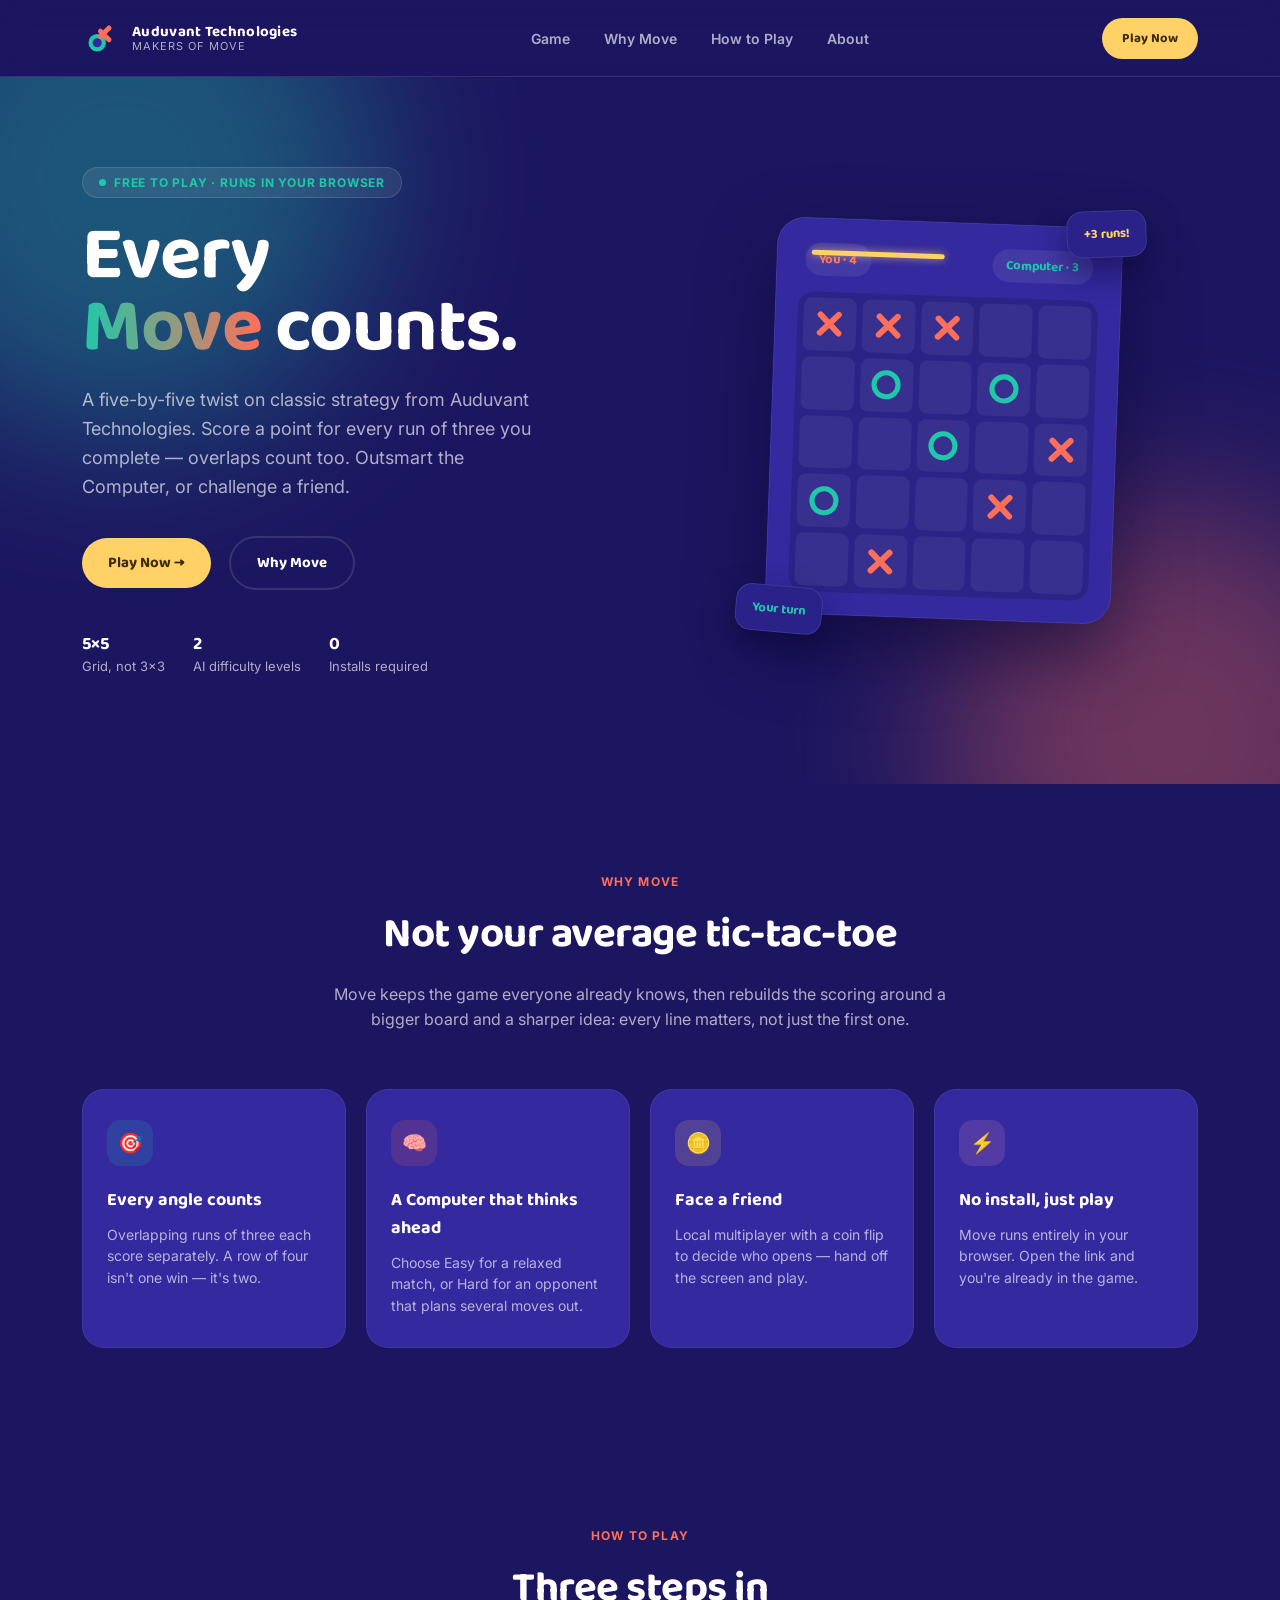
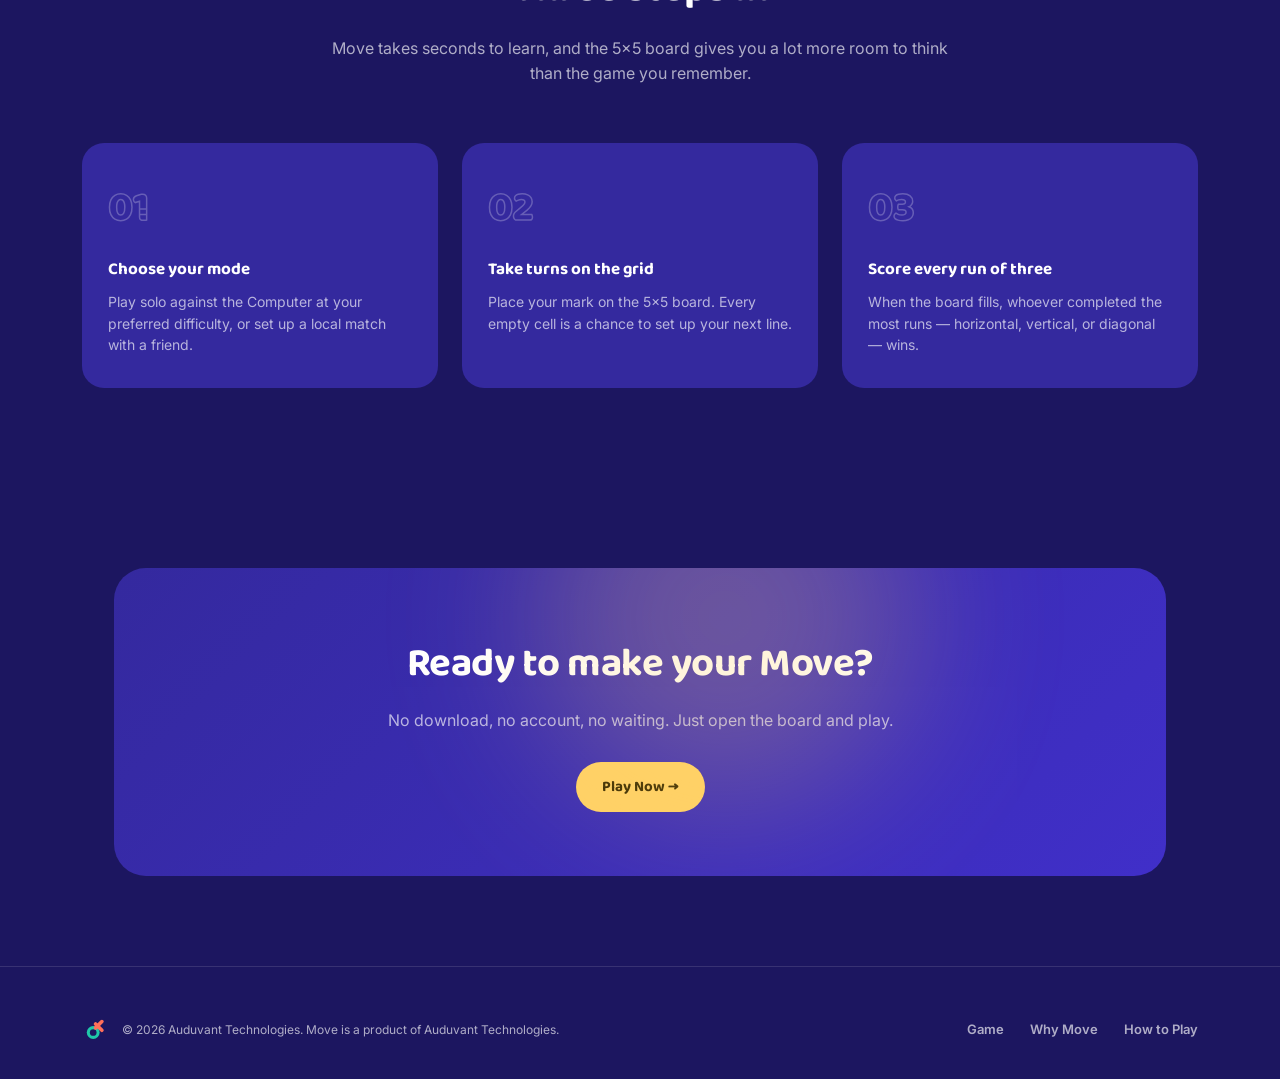
==== move-landing-page.html @ 3c2b5570 "Create move-landing-page.html" ====
<!DOCTYPE html>
<html lang="en">
<head>
<meta charset="UTF-8">
<meta name="viewport" content="width=device-width, initial-scale=1.0">
<title>Move — by Auduvant Technologies</title>
<link rel="preconnect" href="https://fonts.googleapis.com">
<link href="https://fonts.googleapis.com/css2?family=Baloo+2:wght@500;600;700;800&family=Inter:wght@400;500;600;700;800&display=swap" rel="stylesheet">
<style>
  :root{
    --bg-deep: #211A7A;
    --bg-page: #1C1660;
    --bg-mid: #4E40D6;
    --bg-card: #34299E;
    --bg-card-2: #2A2189;
    --teal: #1FC8A9;
    --coral: #FF6F59;
    --yellow: #FFD166;
    --pink: #FF9EC4;
    --white: #FFFFFF;
    --muted: rgba(255,255,255,0.65);
    --faint: rgba(255,255,255,0.12);
  }
  *{ box-sizing: border-box; margin: 0; padding: 0; }
  html{ scroll-behavior: smooth; }
  body{
    background: var(--bg-page);
    color: var(--white);
    font-family: 'Inter', -apple-system, sans-serif;
    overflow-x: hidden;
  }
  .display{ font-family: 'Baloo 2', sans-serif; font-weight: 700; }

  a{ color: inherit; text-decoration: none; }
  .wrap{ max-width: 1180px; margin: 0 auto; padding: 0 32px; }

  /* ---------- background glow blobs ---------- */
  .glow{
    position: absolute;
    border-radius: 50%;
    filter: blur(80px);
    opacity: 0.35;
    pointer-events: none;
    z-index: 0;
  }

  /* ---------- nav ---------- */
  header{
    position: sticky;
    top: 0;
    z-index: 50;
    backdrop-filter: blur(14px);
    background: rgba(28, 22, 96, 0.75);
    border-bottom: 1px solid var(--faint);
  }
  nav.wrap{
    display: flex;
    align-items: center;
    justify-content: space-between;
    height: 76px;
  }
  .brand{
    display: flex;
    align-items: center;
    gap: 12px;
  }
  .brand-mark{ width: 38px; height: 38px; }
  .brand-text{ display: flex; flex-direction: column; line-height: 1.1; }
  .brand-text .company{
    font-family: 'Baloo 2', sans-serif;
    font-weight: 700;
    font-size: 15px;
    letter-spacing: 0.3px;
  }
  .brand-text .sub{
    font-size: 11px;
    color: var(--muted);
    letter-spacing: 1px;
    text-transform: uppercase;
  }
  .nav-links{
    display: flex;
    align-items: center;
    gap: 34px;
  }
  .nav-links a{
    font-size: 14px;
    font-weight: 600;
    color: var(--muted);
    transition: color 0.15s ease;
  }
  .nav-links a:hover{ color: var(--white); }

  .btn{
    display: inline-flex;
    align-items: center;
    gap: 8px;
    font-family: 'Baloo 2', sans-serif;
    font-weight: 700;
    font-size: 15px;
    padding: 13px 26px;
    border-radius: 999px;
    border: none;
    cursor: pointer;
    transition: transform 0.15s ease, filter 0.15s ease;
  }
  .btn:hover{ transform: translateY(-2px); filter: brightness(1.06); }
  .btn.primary{ background: var(--yellow); color: #3a2b00; }
  .btn.ghost{
    background: transparent;
    border: 2px solid var(--faint);
    color: var(--white);
  }
  .btn.small{ padding: 10px 20px; font-size: 13px; }

  /* ---------- hero ---------- */
  .hero{
    position: relative;
    padding: 90px 0 110px;
    overflow: hidden;
  }
  .hero .wrap{
    position: relative;
    z-index: 2;
    display: grid;
    grid-template-columns: 1.05fr 0.95fr;
    gap: 48px;
    align-items: center;
  }
  .eyebrow{
    display: inline-flex;
    align-items: center;
    gap: 8px;
    background: rgba(255,255,255,0.08);
    border: 1px solid var(--faint);
    padding: 7px 16px;
    border-radius: 999px;
    font-size: 12px;
    font-weight: 700;
    letter-spacing: 0.8px;
    text-transform: uppercase;
    color: var(--teal);
    margin-bottom: 22px;
  }
  .eyebrow .dot{
    width: 7px; height: 7px; border-radius: 50%;
    background: var(--teal);
  }
  h1.hero-title{
    font-size: 76px;
    line-height: 0.95;
    letter-spacing: -1.5px;
    margin-bottom: 22px;
  }
  h1.hero-title .accent{
    background: linear-gradient(90deg, var(--teal), var(--coral));
    -webkit-background-clip: text;
    background-clip: text;
    color: transparent;
  }
  .hero-sub{
    font-size: 18px;
    line-height: 1.6;
    color: var(--muted);
    max-width: 460px;
    margin-bottom: 34px;
  }
  .hero-ctas{
    display: flex;
    align-items: center;
    gap: 18px;
    margin-bottom: 40px;
  }
  .hero-meta{
    display: flex;
    gap: 28px;
    color: var(--muted);
    font-size: 13px;
  }
  .hero-meta strong{ color: var(--white); display: block; font-size: 18px; font-family: 'Baloo 2', sans-serif; }

  /* ---------- hero board mockup ---------- */
  .mockup-wrap{
    position: relative;
    display: flex;
    justify-content: center;
    align-items: center;
  }
  .mockup-card{
    position: relative;
    background: var(--bg-card);
    border-radius: 28px;
    padding: 22px;
    box-shadow: 0 30px 70px rgba(10, 6, 50, 0.55);
    transform: rotate(2deg);
    border: 1px solid rgba(255,255,255,0.08);
  }
  .mockup-header{
    display: flex;
    justify-content: space-between;
    align-items: center;
    padding: 2px 6px 16px;
  }
  .mockup-header .pill-score{
    font-family: 'Baloo 2', sans-serif;
    font-weight: 700;
    font-size: 13px;
    background: rgba(255,255,255,0.08);
    padding: 6px 14px;
    border-radius: 999px;
  }
  .mockup-header .pill-score.x{ color: var(--coral); }
  .mockup-header .pill-score.o{ color: var(--teal); }
  .mini-board{
    display: grid;
    grid-template-columns: repeat(5, 1fr);
    grid-template-rows: repeat(5, 1fr);
    gap: 6px;
    width: 300px;
    height: 300px;
    background: rgba(0,0,0,0.15);
    padding: 6px;
    border-radius: 16px;
  }
  .mini-cell{
    background: rgba(255,255,255,0.06);
    border-radius: 8px;
    position: relative;
    display: flex;
    align-items: center;
    justify-content: center;
  }
  .mini-x, .mini-o{ width: 60%; height: 60%; position: relative; }
  .mini-x .bar{
    position: absolute; top: 50%; left: 50%;
    width: 100%; height: 20%;
    background: var(--coral);
    border-radius: 999px;
  }
  .mini-x .bar.b1{ transform: translate(-50%,-50%) rotate(45deg); }
  .mini-x .bar.b2{ transform: translate(-50%,-50%) rotate(-45deg); }
  .mini-o svg{ width: 100%; height: 100%; }
  .mini-strike{
    position: absolute;
    height: 5px;
    background: var(--yellow);
    border-radius: 999px;
    box-shadow: 0 0 8px rgba(255,209,102,0.7);
  }
  .float-chip{
    position: absolute;
    background: var(--bg-card-2);
    border: 1px solid rgba(255,255,255,0.1);
    border-radius: 16px;
    padding: 12px 16px;
    display: flex;
    align-items: center;
    gap: 10px;
    font-size: 13px;
    font-weight: 700;
    font-family: 'Baloo 2', sans-serif;
    box-shadow: 0 14px 30px rgba(10,6,50,0.5);
  }
  .float-chip.top{ top: -18px; right: -24px; color: var(--yellow); transform: rotate(-4deg); }
  .float-chip.bottom{ bottom: -20px; left: -30px; color: var(--teal); transform: rotate(3deg); }

  /* ---------- sections shared ---------- */
  section{ position: relative; padding: 90px 0; }
  .section-head{ text-align: center; max-width: 620px; margin: 0 auto 56px; }
  .section-eyebrow{
    font-size: 12px;
    font-weight: 700;
    letter-spacing: 1.2px;
    text-transform: uppercase;
    color: var(--coral);
    margin-bottom: 12px;
  }
  h2.section-title{
    font-size: 42px;
    letter-spacing: -0.5px;
    margin-bottom: 14px;
  }
  .section-sub{
    color: var(--muted);
    font-size: 16px;
    line-height: 1.6;
  }

  /* ---------- features ---------- */
  .features-grid{
    display: grid;
    grid-template-columns: repeat(4, 1fr);
    gap: 20px;
  }
  .feature-card{
    background: var(--bg-card);
    border: 1px solid rgba(255,255,255,0.06);
    border-radius: 22px;
    padding: 30px 24px;
    transition: transform 0.2s ease, background 0.2s ease;
  }
  .feature-card:hover{ transform: translateY(-4px); background: var(--bg-card-2); }
  .feature-icon{
    width: 46px; height: 46px;
    border-radius: 14px;
    display: flex; align-items: center; justify-content: center;
    margin-bottom: 20px;
    font-size: 20px;
  }
  .feature-card h3{
    font-family: 'Baloo 2', sans-serif;
    font-size: 18px;
    margin-bottom: 10px;
  }
  .feature-card p{
    color: var(--muted);
    font-size: 14px;
    line-height: 1.55;
  }

  /* ---------- how it works ---------- */
  .steps{
    display: grid;
    grid-template-columns: repeat(3, 1fr);
    gap: 24px;
  }
  .step{
    background: var(--bg-card);
    border-radius: 22px;
    padding: 32px 26px;
    position: relative;
  }
  .step-num{
    font-family: 'Baloo 2', sans-serif;
    font-weight: 800;
    font-size: 42px;
    color: transparent;
    -webkit-text-stroke: 1.5px rgba(255,255,255,0.25);
    margin-bottom: 14px;
  }
  .step h3{
    font-family: 'Baloo 2', sans-serif;
    font-size: 17px;
    margin-bottom: 8px;
  }
  .step p{ color: var(--muted); font-size: 14px; line-height: 1.55; }

  /* ---------- CTA banner ---------- */
  .cta-banner{
    background: linear-gradient(135deg, var(--bg-card) 0%, #402fc9 100%);
    border-radius: 32px;
    padding: 64px 48px;
    text-align: center;
    position: relative;
    overflow: hidden;
    margin: 0 32px;
  }
  .cta-banner h2{
    font-size: 40px;
    margin-bottom: 14px;
    letter-spacing: -0.5px;
  }
  .cta-banner p{
    color: var(--muted);
    font-size: 16px;
    margin-bottom: 32px;
  }

  /* ---------- footer ---------- */
  footer{
    border-top: 1px solid var(--faint);
    padding: 48px 0 36px;
  }
  footer .wrap{
    display: flex;
    justify-content: space-between;
    align-items: center;
    flex-wrap: wrap;
    gap: 20px;
  }
  .footer-links{
    display: flex;
    gap: 26px;
  }
  .footer-links a{
    font-size: 13px;
    color: var(--muted);
    font-weight: 600;
  }
  .footer-links a:hover{ color: var(--white); }
  .footer-copy{
    font-size: 12px;
    color: var(--muted);
  }

  @media (max-width: 900px){
    .nav-links{ display: none; }
    .hero .wrap{ grid-template-columns: 1fr; }
    h1.hero-title{ font-size: 52px; }
    .mockup-wrap{ margin-top: 20px; }
    .features-grid{ grid-template-columns: repeat(2, 1fr); }
    .steps{ grid-template-columns: 1fr; }
    .cta-banner{ margin: 0 16px; padding: 48px 24px; }
  }
  @media (max-width: 560px){
    .features-grid{ grid-template-columns: 1fr; }
    .mini-board{ width: 260px; height: 260px; }
    h1.hero-title{ font-size: 40px; }
    .hero-meta{ flex-wrap: wrap; }
  }
</style>
</head>
<body>

<header>
  <nav class="wrap">
    <div class="brand">
      <svg class="brand-mark" viewBox="0 0 200 200" xmlns="http://www.w3.org/2000/svg">
        <circle cx="80" cy="125" r="46" fill="#1FC8A9"/>
        <circle cx="80" cy="125" r="24" fill="#34299E"/>
        <g transform="rotate(45 128 78)"><rect x="103" y="33" width="26" height="90" rx="13" fill="#FF6F59"/></g>
        <g transform="rotate(-45 128 78)"><rect x="103" y="33" width="26" height="90" rx="13" fill="#FF6F59"/></g>
      </svg>
      <div class="brand-text">
        <span class="company">Auduvant Technologies</span>
        <span class="sub">Makers of Move</span>
      </div>
    </div>
    <div class="nav-links">
      <a href="#game">Game</a>
      <a href="#why">Why Move</a>
      <a href="#how">How to Play</a>
      <a href="#about">About</a>
    </div>
    <a href="Game_Demo.html" target="_blank" class="btn primary small">Play Now</a>
  </nav>
</header>

<section class="hero" id="game">
  <div class="glow" style="width:520px;height:520px;background:#1FC8A9;top:-160px;left:-140px;"></div>
  <div class="glow" style="width:460px;height:460px;background:#FF6F59;bottom:-180px;right:-120px;"></div>
  <div class="wrap">
    <div>
      <div class="eyebrow"><span class="dot"></span>Free to play &middot; Runs in your browser</div>
      <h1 class="hero-title display">Every<br><span class="accent">Move</span> counts.</h1>
      <p class="hero-sub">A five-by-five twist on classic strategy from Auduvant Technologies. Score a point for every run of three you complete — overlaps count too. Outsmart the Computer, or challenge a friend.</p>
      <div class="hero-ctas">
        <a href="Game_Demo.html" target="_blank" class="btn primary">Play Now &rarr;</a>
        <a href="#why" class="btn ghost">Why Move</a>
      </div>
      <div class="hero-meta">
        <div><strong>5&times;5</strong>Grid, not 3&times;3</div>
        <div><strong>2</strong>AI difficulty levels</div>
        <div><strong>0</strong>Installs required</div>
      </div>
    </div>

    <div class="mockup-wrap">
      <div class="mockup-card">
        <div class="float-chip top">+3 runs!</div>
        <div class="mockup-header">
          <span class="pill-score x">You · 4</span>
          <span class="pill-score o">Computer · 3</span>
        </div>
        <div class="mini-board" id="miniBoard"></div>
        <div class="float-chip bottom">Your turn</div>
      </div>
    </div>
  </div>
</section>

<section id="why">
  <div class="wrap">
    <div class="section-head">
      <div class="section-eyebrow">Why Move</div>
      <h2 class="section-title display">Not your average tic-tac-toe</h2>
      <p class="section-sub">Move keeps the game everyone already knows, then rebuilds the scoring around a bigger board and a sharper idea: every line matters, not just the first one.</p>
    </div>
    <div class="features-grid">
      <div class="feature-card">
        <div class="feature-icon" style="background:rgba(31,200,169,0.15);">🎯</div>
        <h3>Every angle counts</h3>
        <p>Overlapping runs of three each score separately. A row of four isn't one win — it's two.</p>
      </div>
      <div class="feature-card">
        <div class="feature-icon" style="background:rgba(255,111,89,0.15);">🧠</div>
        <h3>A Computer that thinks ahead</h3>
        <p>Choose Easy for a relaxed match, or Hard for an opponent that plans several moves out.</p>
      </div>
      <div class="feature-card">
        <div class="feature-icon" style="background:rgba(255,209,102,0.15);">🪙</div>
        <h3>Face a friend</h3>
        <p>Local multiplayer with a coin flip to decide who opens — hand off the screen and play.</p>
      </div>
      <div class="feature-card">
        <div class="feature-icon" style="background:rgba(255,158,196,0.15);">⚡</div>
        <h3>No install, just play</h3>
        <p>Move runs entirely in your browser. Open the link and you're already in the game.</p>
      </div>
    </div>
  </div>
</section>

<section id="how">
  <div class="wrap">
    <div class="section-head">
      <div class="section-eyebrow">How to Play</div>
      <h2 class="section-title display">Three steps in</h2>
      <p class="section-sub">Move takes seconds to learn, and the 5&times;5 board gives you a lot more room to think than the game you remember.</p>
    </div>
    <div class="steps">
      <div class="step">
        <div class="step-num display">01</div>
        <h3>Choose your mode</h3>
        <p>Play solo against the Computer at your preferred difficulty, or set up a local match with a friend.</p>
      </div>
      <div class="step">
        <div class="step-num display">02</div>
        <h3>Take turns on the grid</h3>
        <p>Place your mark on the 5&times;5 board. Every empty cell is a chance to set up your next line.</p>
      </div>
      <div class="step">
        <div class="step-num display">03</div>
        <h3>Score every run of three</h3>
        <p>When the board fills, whoever completed the most runs — horizontal, vertical, or diagonal — wins.</p>
      </div>
    </div>
  </div>
</section>

<section id="about">
  <div class="wrap">
    <div class="cta-banner">
      <div class="glow" style="width:380px;height:380px;background:#FFD166;top:-140px;left:40%;opacity:0.25;"></div>
      <h2 class="display">Ready to make your Move?</h2>
      <p>No download, no account, no waiting. Just open the board and play.</p>
      <a href="Game_Demo.html" target="_blank" class="btn primary">Play Now &rarr;</a>
    </div>
  </div>
</section>

<footer>
  <div class="wrap">
    <div class="brand">
      <svg class="brand-mark" viewBox="0 0 200 200" xmlns="http://www.w3.org/2000/svg" style="width:28px;height:28px;">
        <circle cx="80" cy="125" r="46" fill="#1FC8A9"/>
        <circle cx="80" cy="125" r="24" fill="#1C1660"/>
        <g transform="rotate(45 128 78)"><rect x="103" y="33" width="26" height="90" rx="13" fill="#FF6F59"/></g>
        <g transform="rotate(-45 128 78)"><rect x="103" y="33" width="26" height="90" rx="13" fill="#FF6F59"/></g>
      </svg>
      <span class="footer-copy">&copy; 2026 Auduvant Technologies. Move is a product of Auduvant Technologies.</span>
    </div>
    <div class="footer-links">
      <a href="#game">Game</a>
      <a href="#why">Why Move</a>
      <a href="#how">How to Play</a>
    </div>
  </div>
</footer>

<script>
  // build the mini board mockup: a handful of marks + one strike line, purely decorative
  const miniLayout = [
    [1,1,1,0,0],
    [0,2,0,2,0],
    [0,0,2,0,1],
    [2,0,0,1,0],
    [0,1,0,0,0]
  ];
  const boardEl = document.getElementById('miniBoard');
  for(let r=0;r<5;r++){
    for(let c=0;c<5;c++){
      const cell = document.createElement('div');
      cell.className = 'mini-cell';
      const val = miniLayout[r][c];
      if(val === 1){
        cell.innerHTML = '<div class="mini-x"><div class="bar b1"></div><div class="bar b2"></div></div>';
      } else if(val === 2){
        cell.innerHTML = '<div class="mini-o"><svg viewBox="0 0 100 100"><circle cx="50" cy="50" r="38" fill="none" stroke="#1FC8A9" stroke-width="16"/></svg></div>';
      }
      boardEl.appendChild(cell);
    }
  }
  // draw a strike line across the completed top row (0,0)-(0,2)
  requestAnimationFrame(() => {
    const rect = boardEl.getBoundingClientRect();
    const a = boardEl.children[0].getBoundingClientRect();
    const b = boardEl.children[2].getBoundingClientRect();
    const ax = a.left + a.width/2 - rect.left, ay = a.top + a.height/2 - rect.top;
    const bx = b.left + b.width/2 - rect.left;
    const length = (bx - ax) + 16;
    const line = document.createElement('div');
    line.className = 'mini-strike';
    line.style.left = (ax - 8) + 'px';
    line.style.top = ay + 'px';
    line.style.width = length + 'px';
    line.style.transform = 'translateY(-50%)';
    boardEl.appendChild(line);
  });
</script>

</body>
</html>
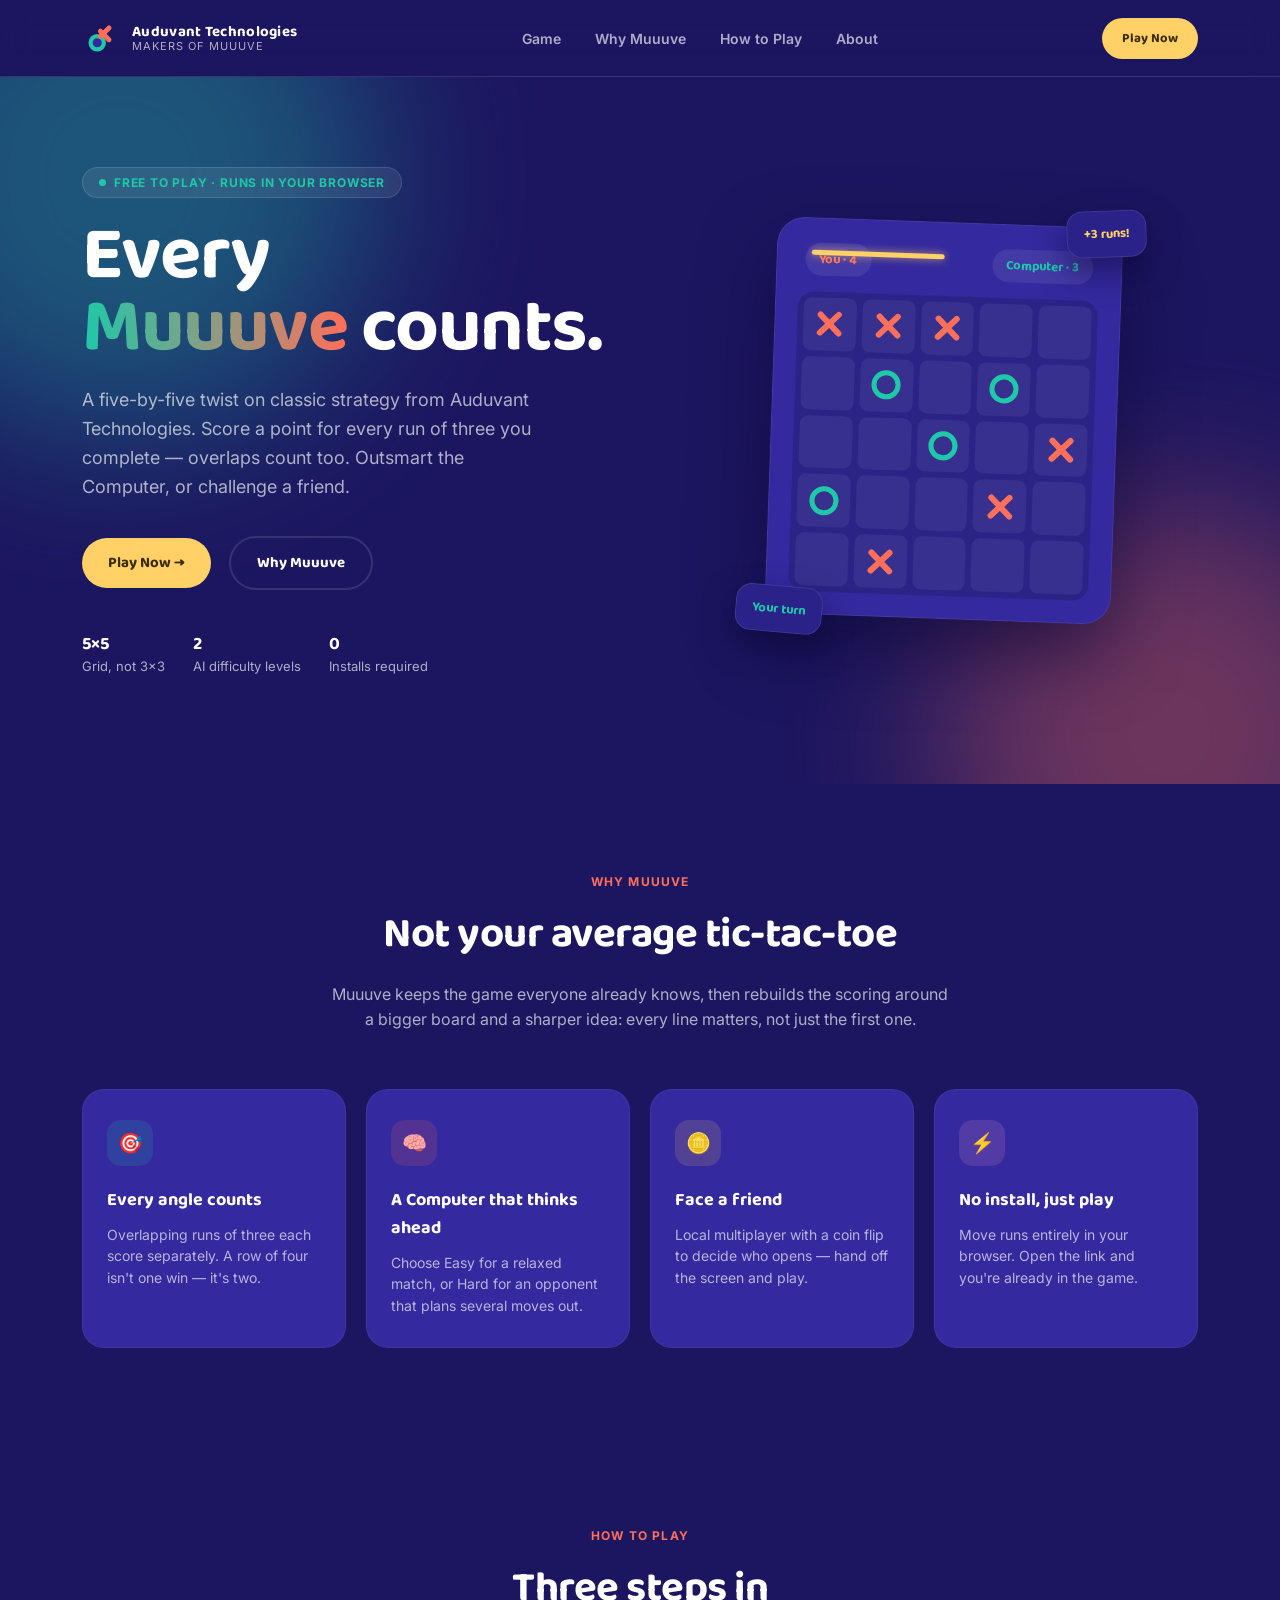
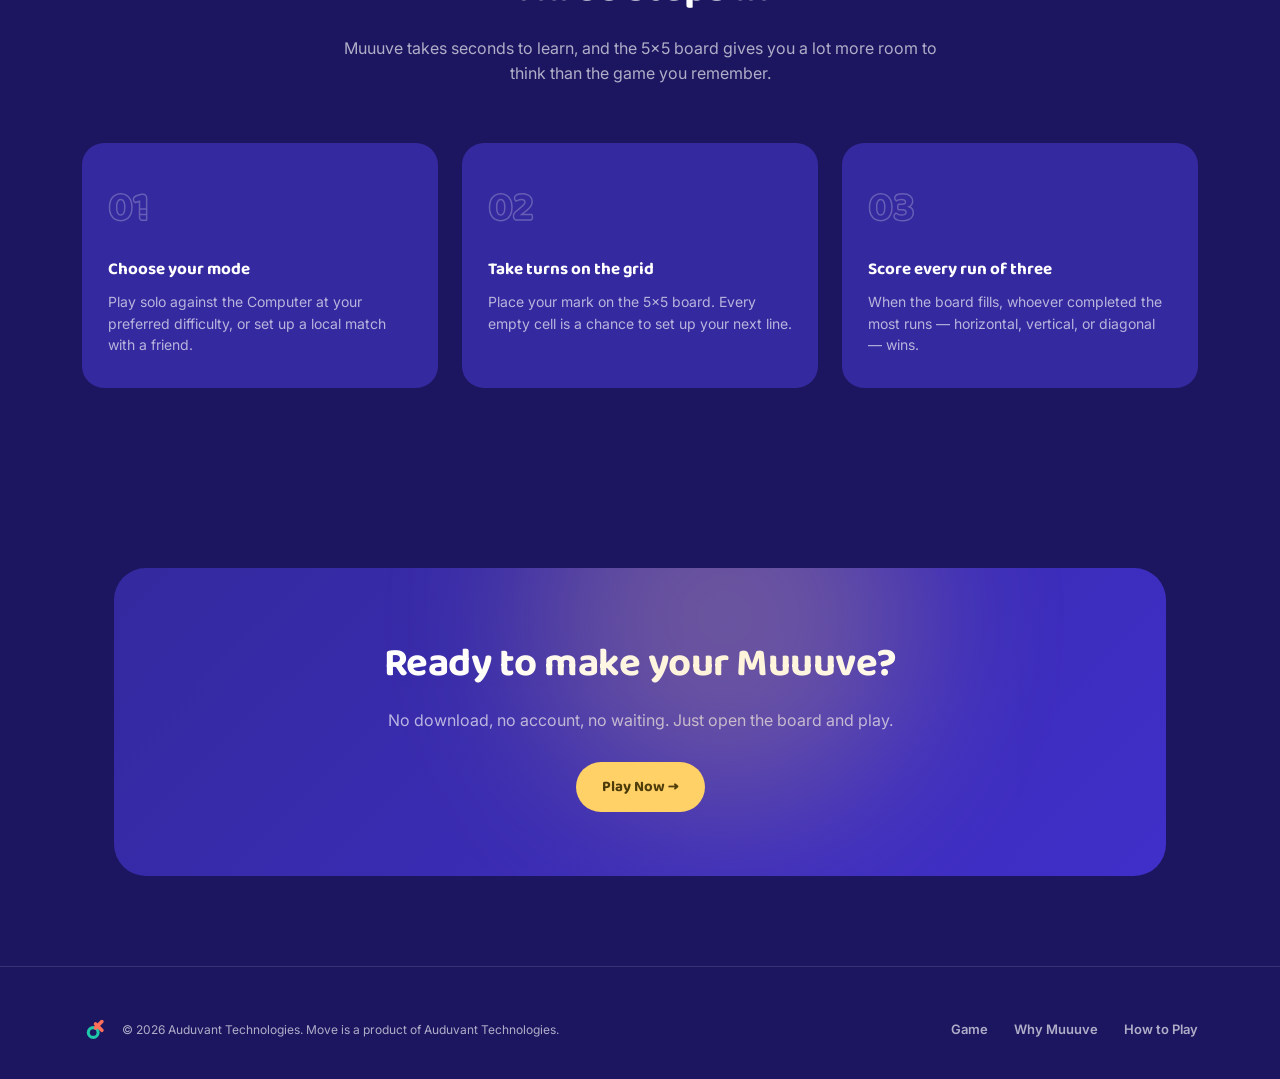
==== commit 8b8d9f9e: "Update move-landing-page.html changing move to muuuve" ====
--- a/move-landing-page.html
+++ b/move-landing-page.html
@@ -3,7 +3,7 @@
 <head>
 <meta charset="UTF-8">
 <meta name="viewport" content="width=device-width, initial-scale=1.0">
-<title>Move — by Auduvant Technologies</title>
+<title>Muuuve — by Auduvant Technologies</title>
 <link rel="preconnect" href="https://fonts.googleapis.com">
 <link href="https://fonts.googleapis.com/css2?family=Baloo+2:wght@500;600;700;800&family=Inter:wght@400;500;600;700;800&display=swap" rel="stylesheet">
 <style>
@@ -423,16 +423,16 @@
       </svg>
       <div class="brand-text">
         <span class="company">Auduvant Technologies</span>
-        <span class="sub">Makers of Move</span>
+        <span class="sub">Makers of Muuuve</span>
       </div>
     </div>
     <div class="nav-links">
       <a href="#game">Game</a>
-      <a href="#why">Why Move</a>
+      <a href="#why">Why Muuuve</a>
       <a href="#how">How to Play</a>
       <a href="#about">About</a>
     </div>
-    <a href="Game_Demo.html" target="_blank" class="btn primary small">Play Now</a>
+    <a href="https://www.auduvanttechnologies.com/muuuve/" target="_blank" class="btn primary small">Play Now</a>
   </nav>
 </header>
 
@@ -442,11 +442,11 @@
   <div class="wrap">
     <div>
       <div class="eyebrow"><span class="dot"></span>Free to play &middot; Runs in your browser</div>
-      <h1 class="hero-title display">Every<br><span class="accent">Move</span> counts.</h1>
+      <h1 class="hero-title display">Every<br><span class="accent">Muuuve</span> counts.</h1>
       <p class="hero-sub">A five-by-five twist on classic strategy from Auduvant Technologies. Score a point for every run of three you complete — overlaps count too. Outsmart the Computer, or challenge a friend.</p>
       <div class="hero-ctas">
-        <a href="Game_Demo.html" target="_blank" class="btn primary">Play Now &rarr;</a>
-        <a href="#why" class="btn ghost">Why Move</a>
+        <a href="https://www.auduvanttechnologies.com/muuuve/" target="_blank" class="btn primary">Play Now &rarr;</a>
+        <a href="#why" class="btn ghost">Why Muuuve</a>
       </div>
       <div class="hero-meta">
         <div><strong>5&times;5</strong>Grid, not 3&times;3</div>
@@ -472,9 +472,9 @@
 <section id="why">
   <div class="wrap">
     <div class="section-head">
-      <div class="section-eyebrow">Why Move</div>
+      <div class="section-eyebrow">Why Muuuve</div>
       <h2 class="section-title display">Not your average tic-tac-toe</h2>
-      <p class="section-sub">Move keeps the game everyone already knows, then rebuilds the scoring around a bigger board and a sharper idea: every line matters, not just the first one.</p>
+      <p class="section-sub">Muuuve keeps the game everyone already knows, then rebuilds the scoring around a bigger board and a sharper idea: every line matters, not just the first one.</p>
     </div>
     <div class="features-grid">
       <div class="feature-card">
@@ -506,7 +506,7 @@
     <div class="section-head">
       <div class="section-eyebrow">How to Play</div>
       <h2 class="section-title display">Three steps in</h2>
-      <p class="section-sub">Move takes seconds to learn, and the 5&times;5 board gives you a lot more room to think than the game you remember.</p>
+      <p class="section-sub">Muuuve takes seconds to learn, and the 5&times;5 board gives you a lot more room to think than the game you remember.</p>
     </div>
     <div class="steps">
       <div class="step">
@@ -532,9 +532,9 @@
   <div class="wrap">
     <div class="cta-banner">
       <div class="glow" style="width:380px;height:380px;background:#FFD166;top:-140px;left:40%;opacity:0.25;"></div>
-      <h2 class="display">Ready to make your Move?</h2>
+      <h2 class="display">Ready to make your Muuuve?</h2>
       <p>No download, no account, no waiting. Just open the board and play.</p>
-      <a href="Game_Demo.html" target="_blank" class="btn primary">Play Now &rarr;</a>
+      <a href="https://www.auduvanttechnologies.com/muuuve/" target="_blank" class="btn primary">Play Now &rarr;</a>
     </div>
   </div>
 </section>
@@ -552,7 +552,7 @@
     </div>
     <div class="footer-links">
       <a href="#game">Game</a>
-      <a href="#why">Why Move</a>
+      <a href="#why">Why Muuuve</a>
       <a href="#how">How to Play</a>
     </div>
   </div>
